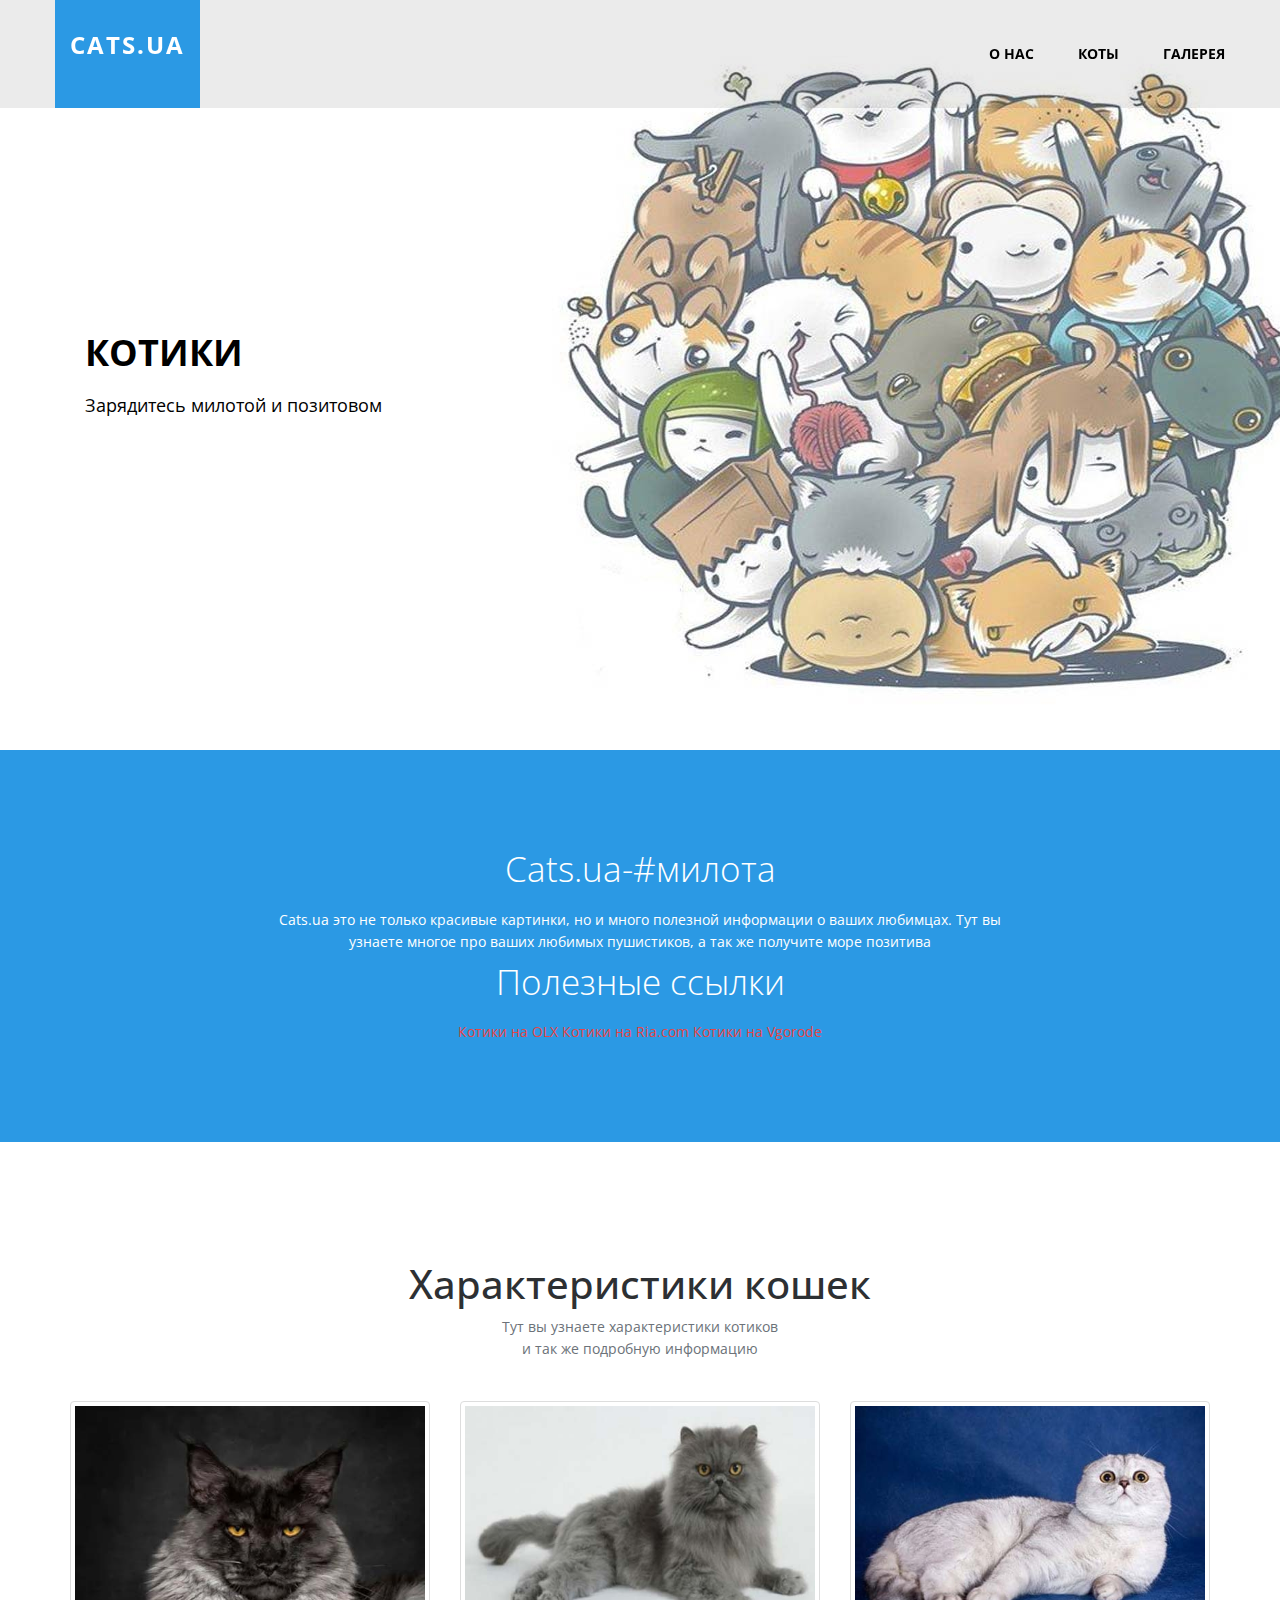
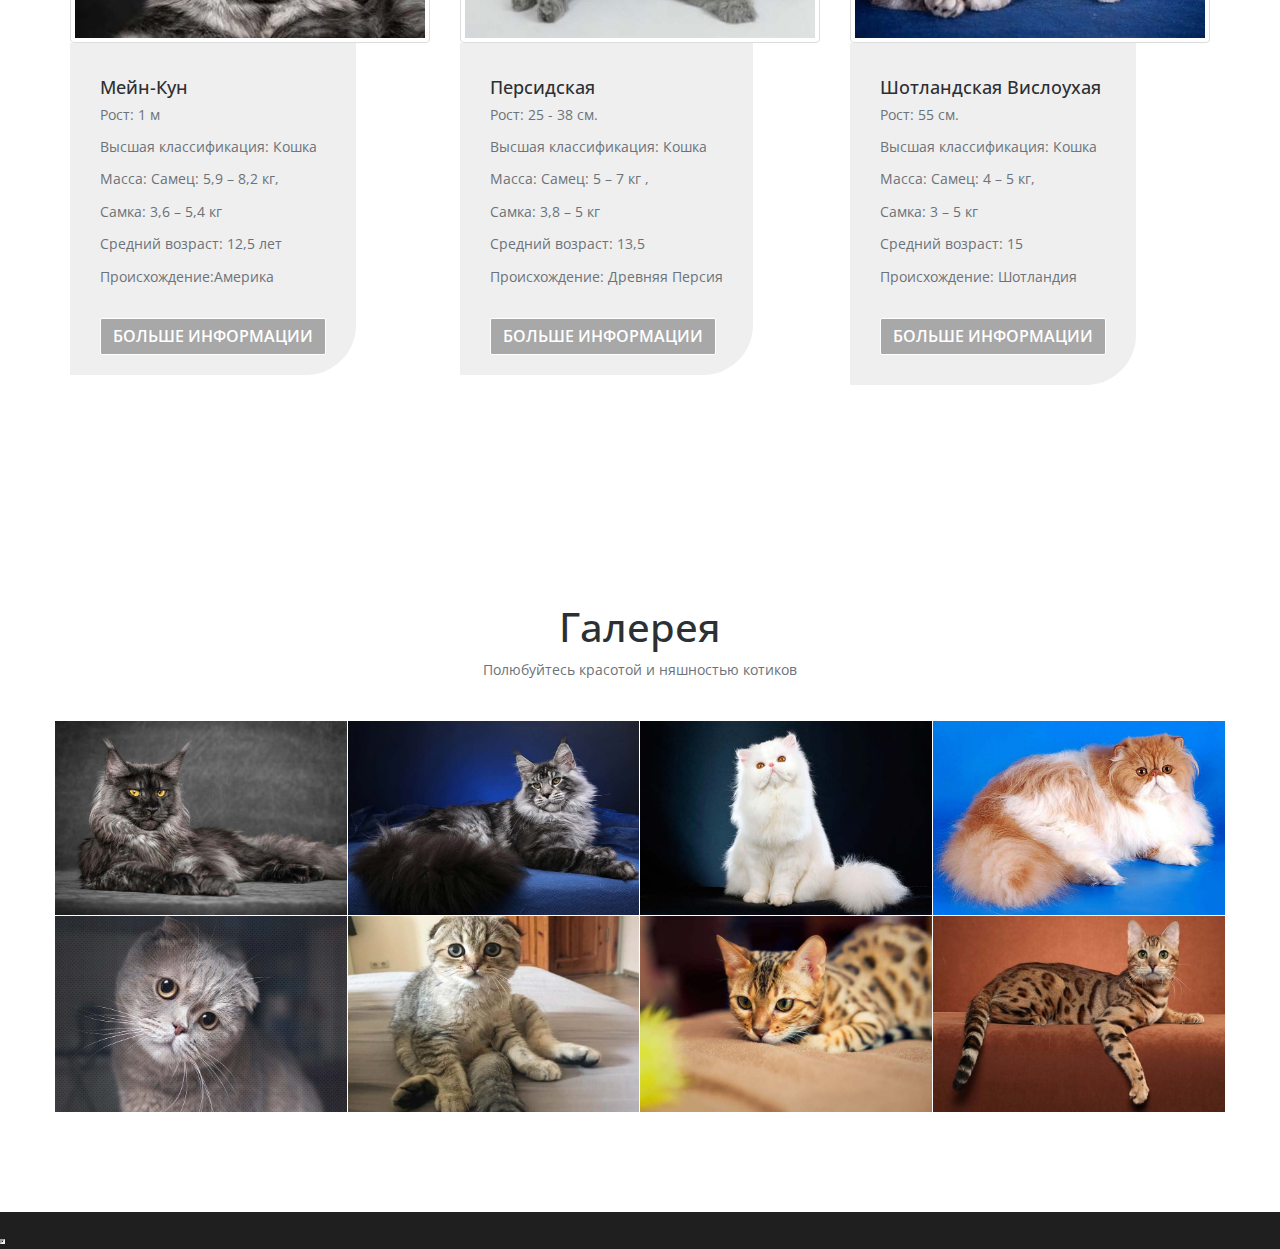
==== index.html @ 02a46d62 "1" ====
<!doctype html>
<html class="no-js" lang="ru">
<!--<![endif]-->
<head>
<!-- Global site tag (gtag.js) - Google Analytics -->
<script async src="https://www.googletagmanager.com/gtag/js?id=G-V251V2BBPR"></script>
<script>
  window.dataLayer = window.dataLayer || [];
  function gtag(){dataLayer.push(arguments);}
  gtag('js', new Date());

  gtag('config', 'G-V251V2BBPR');
</script>
<meta charset="utf-8">
<meta name="robots" content="index,follow">
<!-- Yandex index -->
<meta name="yandex-verification" content="bdb49550db8794db" />
<meta name="description" content="Картинки милых котиков их характеристика и многое другое в нашем блоге">
<meta name="keywords" content="котики,картинки,милые,характеристика,пушистики,блог">
<meta name="viewport" content="width=device-width, initial-scale=1">
<title>Котики пушистики и просто милота</title>
<link rel="stylesheet" href="css/bootstrap.min.css">
<link rel="stylesheet" href="css/flexslider.css">
<link rel="stylesheet" href="css/jquery.fancybox.css">
<link rel="stylesheet" href="css/main.css">
<link rel="stylesheet" href="css/responsive.css">
<link rel="stylesheet" href="css/font-icon.css">
<link rel="stylesheet" href="css/animate.min.css">
<link rel="stylesheet" href="https://maxcdn.bootstrapcdn.com/font-awesome/4.4.0/css/font-awesome.min.css">
</head>
<body>
<!-- header section -->
<section class="banner" role="banner">
  <header id="header">
    <div class="header-content clearfix" > <span class="logo"><a>Cats.ua</a></span>
      <nav class="navigation">
        <ul class="primary-nav">
          <li><a href="about.html">О нас</a></li>
          <li><a href="#cats">Коты</a></li>
          <li><a href="#gallery">Галерея</a></li>
        </ul>
      </nav>
      <a href="header" class="nav-toggle">Menu<span></span></a> 
    </div>
  </header>
  <!-- banner text -->
  <div class="container">
    <div class="col-md-6 col-sm-12">
      <div class="banner-text text-center">
        <h1>Котики</h1>
        <p>Зарядитесь милотой и позитовом<br/> </p></div>
      <!-- banner text --> 
    </div>
  </div>
</section>
<!-- header section --> 
<!-- intro section -->
<section id="intro" class="section intro">
  <div class="container">
    <div class="col-md-8 col-md-offset-2 text-center">
      <h3>Cats.ua-#милота</h3>
      <p>Cats.ua это не только красивые картинки, но и много полезной информации о ваших любимцах. 
        Тут вы узнаете многое про ваших любимых пушистиков, а так же получите море позитива</p> 
      <h3 class="text-top" >Полезные ссылки</h3>
            <a target="_blank" href="https://www.olx.ua/zhivotnye/koshki/kha/" title="Котики на OLX">Котики на OLX</a>
            <a target="_blank" href="https://kharkov.ria.com/uk/c/koshki-koty-kotyata/city-kharkov/" title="Котики на Ria.com">Котики на Ria.com</a>
            <a target="_blank" href="https://kh.vgorode.ua/news/sobytyia/375485-kharkovskye-koty-kotorym-nuzhen-dom" title="Котики на Vgorode">Котики на Vgorode</a>
        <!-- <a href="#package" class="btn btn-large">Appointment</a>  -->
    </div>
  </div>
</section>
<!-- intro section --> 
<!-- services section -->
<section id="cats" class="cats cats-section">
  <div class="container">
  <div class="section-header">
    <h2 class="wow fadeInDown animated">Характеристики кошек</h2>
    <p class="wow fadeInDown animated">Тут вы узнаете характеристики котиков<br>и так же подробную информацию</p>
  </div>
    <div class="row">
      <div class="col-md-4 col-sm-6 cats text-center"> <span  ><img alt="" src="images/cats/maynkun.jpg " class="img-thumbnail"></span>
        <div class="cats-content">
          <h5>Мейн-кун</h5>
          <p>Рост: 1 м</p> 
          <p>Высшая классификация: Кошка</p> 
          <p>Масса: Самец: 5,9 – 8,2 кг,</p>
          <p>Самка: 3,6 – 5,4 кг</p> 
          <p>Средний возраст: 12,5 лет</p>
          <p>Происхождение:Америка</p>
          <a href="#popup" class="btn btn-secondary">Больше информации</a>
          <div></div>
        </div>
      </div>
      <div class="col-md-4 col-sm-6 cats text-center"> <span  ><img alt="" src="images/cats/348.jpg" class="img-thumbnail"></span>
        <div class="cats-content">
          <h5>Персидская</h5>
          <p>Рост: 25 - 38 см.</p>
          <p>Высшая классификация: Кошка</p>
          <p>Масса: Самец: 5 – 7 кг ,</p>
          <p>Самка: 3,8 – 5 кг </p> 
          <p>Средний возраст: 13,5</p>
          <p>Происхождение: Древняя Персия</p>
          <a href="#popup1" class="btn btn-secondary">Больше информации</a>
        </div>
      </div>
      <div class="col-md-4 col-sm-6 cats text-center"> <span  ><img alt="" src="images/cats/шотландец.jpg" class="img-thumbnail"></span>
        <div class="cats-content">
          <h5>Шотландская вислоухая</h5>
          <p>Рост: 55 см.</p>
          <p>Высшая классификация: Кошка</p>
          <p>Масса: Самец: 4 – 5 кг,</p>
          <p>Самка: 3 – 5 кг</p> 
          <p>Средний возраст: 15 </p>
          <p>Происхождение: Шотландия</p>
          <a href="#popup2" class="btn btn-secondary">Больше информации</a>
          <p></p>
        </div>
      </div>
      <!-- <div class="col-md-4 col-sm-6 cats text-center"> <span  ><img src="images/cats/Bengal.jpg" class="img-thumbnail"></span>
        <div class="cats-content">
          <h5>Бенгальская</h5>        
          <p>Рост: 33-37 см.</p>
          <p>Высшая классификация: Кошка</p>
          <p>Масса: Самец: 6 – 7 кг,</p>
          <p>Самка: 4 – 5 кг</p> 
          <p>Средний возраст: 14-16 </p>  
          <p>Происхождение:Америка</p>
          <a href="#popup3" type="button" class="btn btn-secondary">Больше информации</a>
        </div>
      </div> -->
      <!-- popup -->
      <div id="popup" class="popup">
        <a href="#header" class="popup_area"></a>
        <div class="popup_body">
          <div class="popup_content">
            <a href="#header" class="popup_close">X</a>
            <div class="popup_title">Дополнительная информация</div>
              <div class="popup_text">
                Все котики мейн-кун имеют прикольные кисточки на ушках. Котята при рождении большие, больше всех остальных ушастиков. 
                Шерсть у кошки длинная, а главное мягкая как шелк, так и хочется потискать.
                Могут быть любого цвета, а также может быть грива как у льва на шее и со стороны кажется что перед вами царь комнаты.
                Здоровые и главное выносливые, из-за шерсти могут находиться на холоде что позволит погулять по снегу, 
                но мне кажется это плохая идея.
              </div>
          </div>
        </div>
      </div>
      <div id="popup1" class="popup">
        <a href="#header" class="popup_area"></a>
        <div class="popup_body">
          <div class="popup_content">
            <a href="#header" class="popup_close">X</a>
            <div class="popup_title">Дополнительная информация</div>
              <div class="popup_text">
                Очень капризные и непреклонные.Но при этом бесконфликтный и не подверженный к нападению, 
                спокойные редко подают голос,а если хотят внимания то пристально смотрят на вас.
                Имеется около 100 видов этих кошек по окраске.Встречаются черные, белые, серые,
                голубые.специфические черты породы маленький, широкий и вздёрнутый нос.
                Одна из самых сложных по уходу.Эти кошки сопят из-за носика, но разве это не мило.
              </div>
          </div>
        </div>
      </div>
      <div id="popup2" class="popup">
        <a href="#header" class="popup_area"></a>
        <div class="popup_body">
          <div class="popup_content">
            <a href="#header" class="popup_close">X</a>
            <div class="popup_title">Дополнительная информация</div>
              <div class="popup_text">
                Котик средней величины, не худощав по кличке "Вася". Шерсть короткая, пышная, приятная.
                Окрас может быть самым всевозможным.
                Подвержен скрутке, также подвержен кардиомиопатии. Голос кошки непростой,на первый взгляд, немного скрипуч.
                 Умеет стоять на задних лапах прям как сурикаты. Спят на спине.
              </div>
          </div>
        </div>
      </div>
      <div id="popup3" class="popup">
        <a href="#header" class="popup_area"></a>
        <div class="popup_body">
          <div class="popup_content">
            <a href="#" class="popup_close">X</a>
            <div class="popup_title">Дополнительная информация</div>
              <div class="popup_text">

              </div>
          </div>
        </div>
      </div>      
    </div>
  </div>
</section>
<!-- gallery section -->
<section id="gallery" class="gallery section">
  <div class="container">
    <div class="section-header">
                <h2 class="wow fadeInDown animated">Галерея</h2>
                <p class="wow fadeInDown animated">Полюбуйтесь красотой и няшностью котиков</p>
            </div>
    <div class="row no-gutter">
      <div class="col-lg-3 col-md-6 col-sm-6 work"> <a href="images/portfolio/01.jpg" class="work-box"> <img src="images/portfolio/01.jpg" alt="">
        <div class="overlay">
          <div class="overlay-caption">
             <p><span class="icon icon-magnifying-glass"></span></p>
          </div>
        </div>
        <!-- overlay --> 
        </a> </div>
      <div class="col-lg-3 col-md-6 col-sm-6 work"> <a href="images/portfolio/02.jpg" class="work-box"> <img src="images/portfolio/02.jpg" alt="">
        <div class="overlay">
          <div class="overlay-caption">
            <p><span class="icon icon-magnifying-glass"></span></p>
          </div>
        </div>
        <!-- overlay --> 
        </a> </div>
      <div class="col-lg-3 col-md-6 col-sm-6 work"> <a href="images/portfolio/03.jpg" class="work-box"> <img src="images/portfolio/03.jpg" alt="">
        <div class="overlay">
          <div class="overlay-caption">
            <p><span class="icon icon-magnifying-glass"></span></p>
          </div>
        </div>
        <!-- overlay --> 
        </a> </div>
      <div class="col-lg-3 col-md-6 col-sm-6 work"> <a href="images/portfolio/04.jpg" class="work-box"> <img src="images/portfolio/04.jpg" alt="">
        <div class="overlay">
          <div class="overlay-caption"> 
            <p><span class="icon icon-magnifying-glass"></span></p>
          </div>
        </div>
        <!-- overlay --> 
        </a> </div>
      <div class="col-lg-3 col-md-6 col-sm-6 work"> <a href="images/portfolio/05.jpg" class="work-box"> <img src="images/portfolio/05.jpg" alt="">
        <div class="overlay">
          <div class="overlay-caption">
            <p><span class="icon icon-magnifying-glass"></span></p>
          </div>
        </div>
        <!-- overlay --> 
        </a> </div>
      <div class="col-lg-3 col-md-6 col-sm-6 work"> <a href="images/portfolio/06.jpg" class="work-box"> <img src="images/portfolio/06.jpg" alt="">
        <div class="overlay">
          <div class="overlay-caption">
            <p><span class="icon icon-magnifying-glass"></span></p>
          </div>
        </div>
        <!-- overlay --> 
        </a> </div>
      <div class="col-lg-3 col-md-6 col-sm-6 work"> <a href="images/portfolio/07.jpg" class="work-box"> <img src="images/portfolio/07.jpg" alt="">
        <div class="overlay">
          <div class="overlay-caption">
            <p><span class="icon icon-magnifying-glass"></span></p>
          </div>
        </div>
        <!-- overlay --> 
        </a> </div>
      <div class="col-lg-3 col-md-6 col-sm-6 work"> <a href="images/portfolio/08.jpg" class="work-box"> <img src="images/portfolio/08.jpg" alt="">
        <div class="overlay">
          <div class="overlay-caption">
             <p><span class="icon icon-magnifying-glass"></span></p>
          </div>
        </div>
        <!-- overlay --> 
        </a> </div>
    </div>
  </div>
</section>
<!-- Footer section -->
<footer class="footer">
<div class="container-fluid">
<div id="map-row" class="row">
    <div class="">    
      <iframe width="5" height="5" ></iframe>      
    	</div>
    </div>
	 </div>
</footer>
<!-- Footer section --> 
<!-- JS FILES --> 
<script src="https://ajax.googleapis.com/ajax/libs/jquery/1.11.3/jquery.min.js"></script> 
<script src="js/bootstrap.min.js"></script> 
<script src="js/jquery.flexslider-min.js"></script> 
<script src="js/jquery.fancybox.pack.js"></script> 
<script src="js/retina.min.js"></script> 
<script src="js/modernizr.js"></script> 
<script src="js/main.js"></script> 
<script src="js/jquery.contact.js"></script> 
</body>
</html>
---- css/main.css ----
/* ------------------------------------------------------------------------------
 	Author: WebThemez
/* ------------------------------------------------------------------------------
	Typography
-------------------------------------------------------------------------------*/

@import url(http://fonts.googleapis.com/css?family=Open%20Sans:300,400,500,600,700); 
p {
	font-size: 14px;
	line-height: 22.4px;
	color: #6c7279;
}
h1 {
	font-size: 65px;
	color: #2d3033;
}
h2 {
	font-size: 40px;
	color: #2d3033;
}
h3 {
	font-size: 28px;
	color: #2d3033;
	font-weight: 300;
}
h4 {
	font-size: 22px;
	color: #2d3033;
	font-weight: 400;
}
h5 {
	font-size: 14px;
	color: #2d3033;
	text-transform: uppercase;
	font-weight: 700;
}
.btn {
	background-color: #0000004b;
	color: #ffffff;
	font-size: 16px;
	font-weight: 600;
	border: 0;
	-moz-border-radius: 2px;
	-webkit-border-radius: 2px;
	border-radius: 2px;
	display: inline-block;
	text-transform: uppercase;
	border: 1px solid #ffffff;
	margin-top: 20px;
}
.btn:hover, .btn:focus {
	background-color: #00000017;
	color: #fff;
}
.btn-large {
	padding: 15px 40px;
}
#map-overlay {
    height:400px;
    margin-top:-405px;
    background-color: #1f1f1f;
    padding:40px;
    color: #fff;
}
/* ------------------------------------------------------------------------------
	Global Styles
-------------------------------------------------------------------------------*/
a {
	color: #e84545;
}
a:hover, a:focus {
	text-decoration: none;
	-moz-transition: background-color, color, 0.3s;
	-o-transition: background-color, color, 0.3s;
	-webkit-transition: background-color, color, 0.3s;
	transition: background-color, color, 0.3s;
}
body {
	font-family: "Open Sans", Arial, sans-serif;
	font-weight: 400;
	color: #6c7279;
}
ul, ol {
	margin: 0;
	padding: 0;
}
ul li {
	list-style: none;
}
.section {
	padding: 100px 0;
}
.no-padding {
	padding: 0;
}
.no-gutter [class*=col-] {
	padding-right: 0;
	padding-left: 0;
}
.space {
	margin-top: 60px;
}
/* ------------------------------------------------------------------------------
	Header
-------------------------------------------------------------------------------*/
#header {
	position: fixed;
	width: 100%;
	z-index: 999;
	background: rgba(0, 0, 0, 0.08);
}
#header .header-content {
	margin: 0 auto;
	max-width: 1170px;
	padding: 44px 0;
	width: 100%;
	-moz-transition: padding 0.3s;
	-o-transition: padding 0.3s;
	-webkit-transition: padding 0.3s;
	transition: padding 0.3s;
	position: relative;
}
#header .logo {
	float: left;
	font-size:24px;
	font-weight:700;
	color: #000;
	text-decoration:none;
	text-transform:uppercase;
	letter-spacing: 2px;
	background: #2b99e4;
	position: absolute;
	top: 0px;
	bottom: 0px;
	text-align: center;
	padding: 0 15px;
	vertical-align: bottom;
}
#header .logo a{
	
	padding-top: 24%;
	display: inherit;
	color: #fff;
}
#header.fixed .header-content .logo a{
	
	padding-top: 14%;
	color: #fff;
	text-align: center;
}
#header .logo a:hover{
	
}
#header.fixed {
	background-color: #efefef;
}
#header.fixed a {
	color: #000;
}
#header.fixed .header-content {
	border-bottom: 0;
	padding: 28px 0;
}
#header.fixed .nav-toggle {
	top: 18px;
	color: #000;
}
.navigation.open {
	opacity: 0.9;
	visibility: visible;
	-moz-transition: opacity 0.5s;
	-o-transition: opacity 0.5s;
	-webkit-transition: opacity 0.5s;
	transition: opacity 0.5s;
}
.navigation {
	float: right;
}
.navigation li {
	display: inline-block;
}
.navigation a {
	color: #000;
	font-size: 14px;
	font-weight: 700;
	margin-left: 40px;
	text-transform: uppercase;
}
.navigation a:hover, .navigation a.active {
	color: #2b99e4;
}
.nav-toggle {
	display: none;
	height: 44px;
	overflow: hidden;
	position: fixed;
	right: 5%;
	text-indent: 100%;
	top: 32px;
	white-space: nowrap;
	width: 44px;
	z-index: 99999;
	-moz-transition: all 0.3s;
	-o-transition: all 0.3s;
	-webkit-transition: all 0.3s;
	transition: all 0.3s;
	background: transparent;
}
.nav-toggle:before, .nav-toggle:after {
	border-radius: 50%;
	content: "";
	height: 100%;
	left: 0;
	position: absolute;
	top: 0;
	width: 100%;
	-moz-transform: translateZ(0);
	-ms-transform: translateZ(0);
	-webkit-transform: translateZ(0);
	transform: translateZ(0);
	-moz-backface-visibility: hidden;
	-webkit-backface-visibility: hidden;
	backface-visibility: hidden;
	-moz-transition-property: -moz-transform;
	-o-transition-property: -o-transform;
	-webkit-transition-property: -webkit-transform;
	transition-property: transform;
}
.nav-toggle:before {
	-moz-transform: scale(1);
	-ms-transform: scale(1);
	-webkit-transform: scale(1);
	transform: scale(1);
	-moz-transition-duration: 0.3s;
	-o-transition-duration: 0.3s;
	-webkit-transition-duration: 0.3s;
	transition-duration: 0.3s;
	color: #f05da3;
}
.nav-toggle:after {
	background-color: transparent;
	-moz-transform: scale(0);
	-ms-transform: scale(0);
	-webkit-transform: scale(0);
	transform: scale(0);
	-moz-transition-duration: 0s;
	-o-transition-duration: 0s;
	-webkit-transition-duration: 0s;
	transition-duration: 0s;
	color: #f05da3;
}
.nav-toggle span {
	bottom: auto;
	display: inline-block;
	height: 3px;
	left: 50%;
	position: absolute;
	right: auto;
	top: 50%;
	width: 18px;
	z-index: 10;
	-moz-transform: translateX(-50%) translateY(-50%);
	-ms-transform: translateX(-50%) translateY(-50%);
	-webkit-transform: translateX(-50%) translateY(-50%);
	transform: translateX(-50%) translateY(-50%);
}
.nav-toggle span:before, .nav-toggle span:after {
	background-color: #000;
	content: "";
	height: 100%;
	position: absolute;
	right: 0;
	top: 0;
	width: 100%;
	-moz-transform: translateZ(0);
	-ms-transform: translateZ(0);
	-webkit-transform: translateZ(0);
	transform: translateZ(0);
	-moz-backface-visibility: hidden;
	-webkit-backface-visibility: hidden;
	backface-visibility: hidden;
	-moz-transition: -moz-transform 0.3s;
	-o-transition: -o-transform 0.3s;
	-webkit-transition: -webkit-transform 0.3s;
	transition: transform 0.3s;
}
.nav-toggle span:before {
	-moz-transform: translateY(-6px) rotate(0deg);
	-ms-transform: translateY(-6px) rotate(0deg);
	-webkit-transform: translateY(-6px) rotate(0deg);
	transform: translateY(-6px) rotate(0deg);
}
.nav-toggle span:after {
	-moz-transform: translateY(6px) rotate(0deg);
	-ms-transform: translateY(6px) rotate(0deg);
	-webkit-transform: translateY(6px) rotate(0deg);
	transform: translateY(6px) rotate(0deg);
}
.nav-toggle.close-nav:before {
	-moz-transform: scale(0);
	-ms-transform: scale(0);
	-webkit-transform: scale(0);
	transform: scale(0);
}
.nav-toggle.close-nav:after {
	-moz-transform: scale(1);
	-ms-transform: scale(1);
	-webkit-transform: scale(1);
	transform: scale(1);
}
.nav-toggle.close-nav span {
	background-color: rgba(255, 255, 255, 0);
}
.nav-toggle.close-nav span:before, .nav-toggle.close-nav span:after {
	background-color: #fff;
}
.nav-toggle.close-nav span:before {
	-moz-transform: translateY(0) rotate(45deg);
	-ms-transform: translateY(0) rotate(45deg);
	-webkit-transform: translateY(0) rotate(45deg);
	transform: translateY(0) rotate(45deg);
}
.nav-toggle.close-nav span:after {
	-moz-transform: translateY(0) rotate(-45deg);
	-ms-transform: translateY(0) rotate(-45deg);
	-webkit-transform: translateY(0) rotate(-45deg);
	transform: translateY(0) rotate(-45deg);
}
/* ------------------------------------------------------------------------------
	Banner
-------------------------------------------------------------------------------*/

.banner {
	background-image: url(../images/banner.jpg);
	background-position: center top;
	background-repeat: no-repeat;
	-moz-background-size: cover;
	-o-background-size: cover;
	-webkit-background-size: cover;
	background-size: cover;
	min-height: 750px;
}
.banner-text {
	padding-top: 58%;
	/* display: none; */
	text-align: left;
}
.banner-text h1 {
	color: #000000;
	font-family: "Open Sans", Arial, sans-serif;
	font-size: 36px;
	font-weight: 700;
	text-transform: uppercase;
}
.banner-text p {
	color: #000;
	font-size: 18px;
	font-weight: 400;
	line-height: 32px;
	margin-top: 16px;
	margin-bottom: 80px;
}
/* ==========================================================================
	$intro
========================================================================== */
.intro {
	background-color: #2b99e4;
	/* color: #000; */
}
.intro h3 {
	color: #fff;
	margin-top: 0;
	margin-bottom: 20px;
	font-size: 35px;
}
.intro p { 
	color: #fff;
	font-weight: 400;
}
/* -----------------------------------------------------------------------------
Common Styles
------------------------------------------------------------------------------- */
.section-header{	
text-align: center;	
padding-bottom: 30px;
}
.section-header h2{
	
}
.section-header p{
	
}


/* ------------------------------------------------------------------------------
	 Serives
-------------------------------------------------------------------------------*/
.service-section {
	padding-top: 100px;
}
.services {
	margin-bottom: 50px;
}
.services-content {
	padding: 30px 30px 20px;
	margin-top: 30px;
	background: #efefef;
	text-align: left !important;
	display: table-cell;
	border-radius: 0 0 50px 0;
}
.services .icon {
	color: #ffffff;
	font-size: 28px;
	padding-top: 26px;
	float: left;
	background: #2b99e4;
	border-radius: 50%;
	height: 90px;
	width: 90px;
	font-weight: 600;
	margin-bottom: 46px;
	display: table-cell;
}
/* ------------------------------------------------------------------------------
	 Cats
-------------------------------------------------------------------------------*/
.cats-section {
	padding-top: 100px;
}
.cats {
	margin-bottom: 50px;
}
.cats-content {
	padding: 30px 30px 20px;
	margin-top: 30px;
	background: #efefef;
	text-align: left !important;
	display: table-cell;
	border-radius: 0 0 50px 0;
}
.cats .icon {
	color: #ffffff;
	font-size: 28px;
	padding-top: 26px;
	float: left;
	background: #2b99e4;
	border-radius: 50%;
	height: 90px;
	width: 90px;
	font-weight: 600;
	margin-bottom: 46px;
	display: table-cell;
}
/* ------------------------------------------------------------------------------
	 gallery
-------------------------------------------------------------------------------*/
.work {
	-moz-box-shadow: 0 0 0 1px #fff;
	-webkit-box-shadow: 0 0 0 1px #fff;
	box-shadow: 0 0 0 1px #fff;
	overflow: hidden;
	position: relative;
}
.work img {
	width: 100%;
	height: 100%;
}
.work .overlay {
	background: rgba(43, 153, 228, 0.88);
	height: 100%;
	left: 0;
	opacity: 0;
	position: absolute;
	top: 0;
	width: 100%;
	-moz-transition: opacity, 0.3s;
	-o-transition: opacity, 0.3s;
	-webkit-transition: opacity, 0.3s;
	transition: opacity, 0.3s;
}
.work .overlay-caption {
	position: absolute;
	text-align: center;
	top: 50%;
	width: 100%;
	-moz-transform: translateY(-50%);
	-ms-transform: translateY(-50%);
	-webkit-transform: translateY(-50%);
	transform: translateY(-50%);
}
.work h5, .work p, .work img {
	-moz-transition: all, 0.5s;
	-o-transition: all, 0.5s;
	-webkit-transition: all, 0.5s;
	transition: all, 0.5s;
}
.work h5, .work p {
	color: #fff;
	margin: 0;
	opacity: 0;
}
.work span {
	font-size: 45px;
}
.work h5 {
	margin-bottom: 5px;
	-moz-transform: translate3d(0, -200%, 0);
	-ms-transform: translate3d(0, -200%, 0);
	-webkit-transform: translate3d(0, -200%, 0);
	transform: translate3d(0, -200%, 0);
}
.work p {
	-moz-transform: translate3d(0, 200%, 0);
	-ms-transform: translate3d(0, 200%, 0);
	-webkit-transform: translate3d(0, 200%, 0);
	transform: translate3d(0, 200%, 0);
}
.work-box:hover img {
	-moz-transform: scale(1.2);
	-ms-transform: scale(1.2);
	-webkit-transform: scale(1.2);
	transform: scale(1.2);
}
.work-box:hover .overlay {
	opacity: 1;
}
.work-box:hover .overlay h5, .work-box:hover .overlay p {
	opacity: 1;
	-moz-transform: translate3d(0, 0, 0);
	-ms-transform: translate3d(0, 0, 0);
	-webkit-transform: translate3d(0, 0, 0);
	transform: translate3d(0, 0, 0);
}
/* ------------------------------------------------------------------------------
	 package
-------------------------------------------------------------------------------*/
.packageList {
	margin-bottom: 50px;  
}
h5 {
    font-size: 1.286em;
    font-weight: 500;
    margin: 0.3em 0;
    text-transform: capitalize;
    text-align: left;
}
ul.list-default {
    list-style-type: none;
    padding: 0;
}
ul.list-default li {
    padding: 0.5em 0 0.5em 2em;
    position: relative;
    border-top: 1px solid rgba(0, 0, 0, 0.1);
}
.package {
	position: relative;
	/* border-style: none none solid none !important; */
	padding: 15px;
	margin-bottom: 20px;
	background: #f9f9f9;
}
.package:hover {
	background-color: #efefef;
}
.package:hover h5 {
	color: #2b99e4;
}
.package:hover .price {
	background-color: #2b99e4;
}
.package ul.list-default li {
	border: none !important;
	padding: 4px 0;
} 
.package ul.list-default li:before {
	top: 0.3em !important;
}
.price {
    top: 0;
    right: 0;
    bottom: 0;
    left: auto;
    position: absolute;
    background-color: #2b99e4;
    font-size: 1.35em;
    font-weight: 500;
    color: #fff;
    padding: 0.5em;
    margin: -1px -1px -1px 0;
}
.package .price {
	top: 1em;
	right: 1em;
	bottom: auto;
	font-size: 1.5em;
	padding: 0.7em;
}
.package .price small {
	font-size: 0.7em;
	margin-right: 3px;
}
/* ------------------------------------------------------------------------------
	 Teams
-------------------------------------------------------------------------------*/
.person {
	max-width: 270px;
	text-align: center;
}
.person img {
	width: 224px;
	margin: auto;
}
.person-content {
	margin-top: 20px;
}
.person h4 {
	font-weight: 400;
}
.person h5 {
	color: #2b99e4;
	font-size: 13px;
	font-weight: 400;
	margin-bottom: 20px;
	text-align: center;
}
.social-icons, .footer .footer-share {
	margin-top: 20px;
}
.social-icons li, .footer .footer-share li {
	display: inline-block;
	float: none;
}
.social-icons a, .footer .footer-share a {
	border: 1px solid #2b99e4;
	color: #2b99e4;
	display: block;
	font-size: 14px;
	height: 32px;
	line-height: 32px;
	margin-right: 5px;
	text-align: center;
	width: 32px;
}
.social-icons a:hover {
	background-color: #00aeda;
	border-color: #01a9d4;
	color: #fff;
}
/* ------------------------------------------------------------------------------
	 Testimonials
-------------------------------------------------------------------------------*/
.testimonials {
	background-color: #2b99e4;
	position: relative;
	text-align: center;
}
.testimonials blockquote {
	border: 0;
	margin: 0;
	padding: 100px 15%;
}
.testimonials h1 {
	color: #fff;
	font: 23px "Merriweather";
	font-weight: 300;
}
.testimonials p {
	color: #fff;
	display: block;
	font-size: 13px;
	font-style: normal;
	letter-spacing: 2px;
	font-weight: 400;
	margin-top: 30px;
	text-transform: uppercase;
}
.flex-control-nav {
	margin-top: 2%;
	bottom: none!important;
	position: relative!important;
	right: 0;
	text-align: center;
	width: 100%!important;
	z-index: 100;
}
/* ------------------------------------------------------------------------------
	Contact form
-------------------------------------------------------------------------------*/
.conForm {
	text-align: center;
}
.conForm h5 {
	font-size: 30px;
}
.conForm p {
	text-align: center;
	margin: 7%;
}
.conForm input {
	color: #797979;
	padding: 15px 30px;
	border: none;
	margin-right: 3%;
	margin-bottom: 30px;
	outline: none;
	font-style: normal;
	border: #e0e0e0 1px solid;
	font-size: 15px;
}
.conForm input.noMarr {
	margin-right: 0px;
}
.conForm textarea {
	color: #797979;
	padding: 15px 30px;
	margin-bottom: 18px;
	outline: none;
	height: 150px;
	font-style: normal;
	resize: none;
	font-size: 15px;
	border: none;
	border: #e0e0e0 1px solid;
}
.conForm .submitBnt {
	background: #2b99e4;
	color: #fff;
	margin-top: 30px;
	padding:15px 30px 15px 30px;
	font-size: 13px;
	font-weight: 600;
	letter-spacing: 5px;
	border: 0;
	-moz-border-radius: 2px;
	-webkit-border-radius: 2px;
	border-radius: 2px;
	display: inline-block;
	text-transform: uppercase;
}
.conForm .submitBnt:hover {
	background: #1d85cc;
	color: #ffffff;
}
#success_page{
	color: #00bdbd;
	font-weight: 500;
}
.error_message{
	color: #ff675f;
	padding-bottom: 15px;
	font-weight: 500;
}
#success_page h3{
	font-size:17px;
	color:#5ed07b;
	font-weight: 700;
}

/* ------------------------------------------------------------------------------
	 Footer
-------------------------------------------------------------------------------*/
.footer {
	text-align: left;
	background: #1f1f1f;
	padding-top: 17px;
}
.footer-top {
	background-color: #181818;
	padding-top: 10px;
}
.footer-bottom {
	background-color: #313454;
	padding: 10px 0;
}
.footer .footer-col {
	margin-bottom: 80px;
}
.footer h5 {
	color: #fff;
}
.footer h5 {
	margin-bottom: 20px;
}
.footer p {
	color: rgba(255, 255, 255, 0.25);
}
.footer a {
	color: rgba(255, 255, 255, 0.50);
}
.footer a:hover {
	color: #e84545;
}
.footer .footer-share {
	margin-top: 0;
}
.footer .footer-share li {
	display: inline-block;
	float: none;
}
.footer .footer-share a {
	border: none;
	font-size: 21px;
	color: rgba(255, 255, 255, 0.25);
}
.footer .fa-heart {
	color: #e84545;
	font-size: 11px;
	margin: 0 2px;
}
@media only screen and (max-width: 1020px) {
    #header .logo a {
    padding-top: 10%;
    display: inherit;
    color: #fff;
}
#header.fixed .header-content .logo a {
    padding-top: 12%;
    color: #fff;
    text-align: center;
}
}
.popup{
	position: fixed;
	width: 100%;
	height: 100%;
	background-color: rgba(0, 0, 0, 0.479);
	top: 0;
	left: 0;
	opacity: 0;
	visibility: hidden;
}
.popup:target{
	opacity: 1;
	visibility: visible;	
}
.popup_area{
	position: absolute;
	width: 100%;
	height: 100%;
	top: 0;
	left: 0;

}
.popup_body{
	min-height: 100%;
	display: flex;
	align-items: center;
	justify-content: center;
	padding: 30px 10px;

}
.popup_content{
	background-color: #fff;
	color: #000;
	max-width: 800px;
	padding: 30px;
	position: relative;

}
.popup_close{
	position: absolute;
	right: 10px;
	top: 10px;
	font-style: 20px;
	color: #000;
	text-decoration: none;
	

}
.popup_title{
	font-size: 40px;
	margin:0px 0px 1em 0px;

}
---- css/responsive.css ----
@media screen and (max-width: 1024px) {
 #header .header-content {
 width: 90%;
 padding: 40px 0;
}
 #header.fixed a {
 color: #353535;
}
 .nav-toggle {
 display: block;
}
 .navigation {
 position: fixed;
 background-color: #313131;
 width: 100%;
 height: 100%;
 top: 0;
 left: 0;
 z-index: 99999;
 visibility: hidden;
 opacity: 0;
 -webkit-transition: opacity 0.5s, visibility 0s 0.5s;
 transition: opacity 0.5s, visibility 0s 0.5s;
}
 .navigation .primary-nav {
 position: relative;
 top: 45%;
 -moz-transform: translateY(-45%);
 -ms-transform: translateY(-45%);
 -webkit-transform: translateY(-45%);
 transform: translateY(-45%);
}
 .navigation li {
 display: block;
 margin-bottom: 1px;
}
 .navigation a {
 display: block;
 font-size: 18px;
 margin: 0;
 text-align: center;
 padding: 17px 0;
 color: #fff;
}
 .person {
 margin: 0 auto 50px;
}
 .person-content {
 text-align: center;
}
 .person .social-icons li {
 display: inline-block;
 float: none;
 margin-bottom: 5px;
}
 .testimonials blockquote {
 padding: 20px 5% 0;
}
 .testimonials p {
 font-size: 12px;
}
 .flex-control-nav {
 bottom: 20px;
}
}
@media screen and (max-width: 768px) { 
#header.fixed a {
    color: #fff;
}
#header.fixed a.logo{
	 color: #000;
}
 .banner-text {
 padding-top: 30%;
}
 .banner-text h1 {
 font-size: 42px;
}
 .banner-text p {
 font-size: 18px;
}
 .flexslider {
 padding-bottom: 80px;
}
 .flex-control-nav {
 width: 100%;
}
 .footer .footer-col {
 margin-bottom: 50px;
}
}
@media screen and (max-width: 640px) {
 .banner-text {
 padding-top: 57%;
}
 .testimonials p {
 font-size: 12px;
}
@media screen and (max-width: 480px) {
 .banner-text {
 padding-top: 45%;
}
 .banner-text h1 {
 font-size: 32px;
}
 .testimonials p {
 font-size: 12px;
}
@media screen and (max-width: 320px) {
 .banner-text {
 padding-top: 55%;
}
 .testimonials blockquote {
 padding: 20px 5% 0;
}
 .testimonials p {
 font-size: 12px;
}
}
---- css/font-icon.css ----
/* ==========================================================================
	Font Icon (http://www.elegantthemes.com/blog/freebie-of-the-week/free-line-style-icons)
========================================================================== */
@font-face {
  font-family: "elegant-theme-line";
  src: url('../fonts/elegant-theme-line.ttf?1439850014') format('truetype'), url('../fonts/elegant-theme-line.eot?1439850014') format('embedded-opentype'), url('../fonts/elegant-theme-line.svg?1439850014') format('svg'), url('../fonts/elegant-theme-line.woff?1439850014') format('woff'); }
.icon {
  font-family: 'elegant-theme-line';
  speak: none;
  font-style: normal;
  font-weight: normal;
  font-variant: normal;
  text-transform: none;
  line-height: 1;
  /* Better Font Rendering =========== */
  -webkit-font-smoothing: antialiased;
  -moz-osx-font-smoothing: grayscale; }

.icon-mobile:before {
  content: "\e000"; }

.icon-laptop:before {
  content: "\e001"; }

.icon-desktop:before {
  content: "\e002"; }

.icon-tablet:before {
  content: "\e003"; }

.icon-phone:before {
  content: "\e004"; }

.icon-document:before {
  content: "\e005"; }

.icon-documents:before {
  content: "\e006"; }

.icon-search:before {
  content: "\e007"; }

.icon-clipboard:before {
  content: "\e008"; }

.icon-newspaper:before {
  content: "\e009"; }

.icon-notebook:before {
  content: "\e00a"; }

.icon-book-open:before {
  content: "\e00b"; }

.icon-browser:before {
  content: "\e00c"; }

.icon-calendar:before {
  content: "\e00d"; }

.icon-presentation:before {
  content: "\e00e"; }

.icon-picture:before {
  content: "\e00f"; }

.icon-pictures:before {
  content: "\e010"; }

.icon-video:before {
  content: "\e011"; }

.icon-camera:before {
  content: "\e012"; }

.icon-printer:before {
  content: "\e013"; }

.icon-toolbox:before {
  content: "\e014"; }

.icon-briefcase:before {
  content: "\e015"; }

.icon-wallet:before {
  content: "\e016"; }

.icon-gift:before {
  content: "\e017"; }

.icon-bargraph:before {
  content: "\e018"; }

.icon-grid:before {
  content: "\e019"; }

.icon-expand:before {
  content: "\e01a"; }

.icon-focus:before {
  content: "\e01b"; }

.icon-edit:before {
  content: "\e01c"; }

.icon-adjustments:before {
  content: "\e01d"; }

.icon-ribbon:before {
  content: "\e01e"; }

.icon-hourglass:before {
  content: "\e01f"; }

.icon-lock:before {
  content: "\e020"; }

.icon-megaphone:before {
  content: "\e021"; }

.icon-shield:before {
  content: "\e022"; }

.icon-trophy:before {
  content: "\e023"; }

.icon-flag:before {
  content: "\e024"; }

.icon-map:before {
  content: "\e025"; }

.icon-puzzle:before {
  content: "\e026"; }

.icon-basket:before {
  content: "\e027"; }

.icon-envelope:before {
  content: "\e028"; }

.icon-streetsign:before {
  content: "\e029"; }

.icon-telescope:before {
  content: "\e02a"; }

.icon-gears:before {
  content: "\e02b"; }

.icon-key:before {
  content: "\e02c"; }

.icon-paperclip:before {
  content: "\e02d"; }

.icon-attachment:before {
  content: "\e02e"; }

.icon-pricetags:before {
  content: "\e02f"; }

.icon-lightbulb:before {
  content: "\e030"; }

.icon-layers:before {
  content: "\e031"; }

.icon-pencil:before {
  content: "\e032"; }

.icon-tools:before {
  content: "\e033"; }

.icon-tools-2:before {
  content: "\e034"; }

.icon-scissors:before {
  content: "\e035"; }

.icon-paintbrush:before {
  content: "\e036"; }

.icon-magnifying-glass:before {
  content: "\e037"; }

.icon-circle-compass:before {
  content: "\e038"; }

.icon-linegraph:before {
  content: "\e039"; }

.icon-mic:before {
  content: "\e03a"; }

.icon-strategy:before {
  content: "\e03b"; }

.icon-beaker:before {
  content: "\e03c"; }

.icon-caution:before {
  content: "\e03d"; }

.icon-recycle:before {
  content: "\e03e"; }

.icon-anchor:before {
  content: "\e03f"; }

.icon-profile-male:before {
  content: "\e040"; }


.icon-profile-female:before {
  content: "\e041"; }

.icon-bike:before {
  content: "\e042"; }

.icon-wine:before {
  content: "\e043"; }

.icon-hotairballoon:before {
  content: "\e044"; }

.icon-globe:before {
  content: "\e045"; }

.icon-genius:before {
  content: "\e046"; }

.icon-map-pin:before {
  content: "\e047"; }

.icon-dial:before {
  content: "\e048"; }

.icon-chat:before {
  content: "\e049"; }

.icon-heart:before {
  content: "\e04a"; }

.icon-cloud:before {
  content: "\e04b"; }

.icon-upload:before {
  content: "\e04c"; }

.icon-download:before {
  content: "\e04d"; }

.icon-target:before {
  content: "\e04e"; }

.icon-hazardous:before {
  content: "\e04f"; }

.icon-piechart:before {
  content: "\e050"; }

.icon-speedometer:before {
  content: "\e051"; }

.icon-global:before {
  content: "\e052"; }

.icon-compass:before {
  content: "\e053"; }

.icon-lifesaver:before {
  content: "\e054"; }

.icon-clock:before {
  content: "\e055"; }

.icon-aperture:before {
  content: "\e056"; }

.icon-quote:before {
  content: "\e057"; }

.icon-scope:before {
  content: "\e058"; }

.icon-alarmclock:before {
  content: "\e059"; }

.icon-refresh:before {
  content: "\e05a"; }

.icon-happy:before {
  content: "\e05b"; }

.icon-sad:before {
  content: "\e05c"; }

.icon-facebook:before {
  content: "\e05d"; }

.icon-twitter:before {
  content: "\e05e"; }

.icon-googleplus:before {
  content: "\e05f"; }

.icon-rss:before {
  content: "\e060"; }

.icon-tumblr:before {
  content: "\e061"; }

.icon-linkedin:before {
  content: "\e062"; }

.icon-dribbble:before {
  content: "\e063"; }
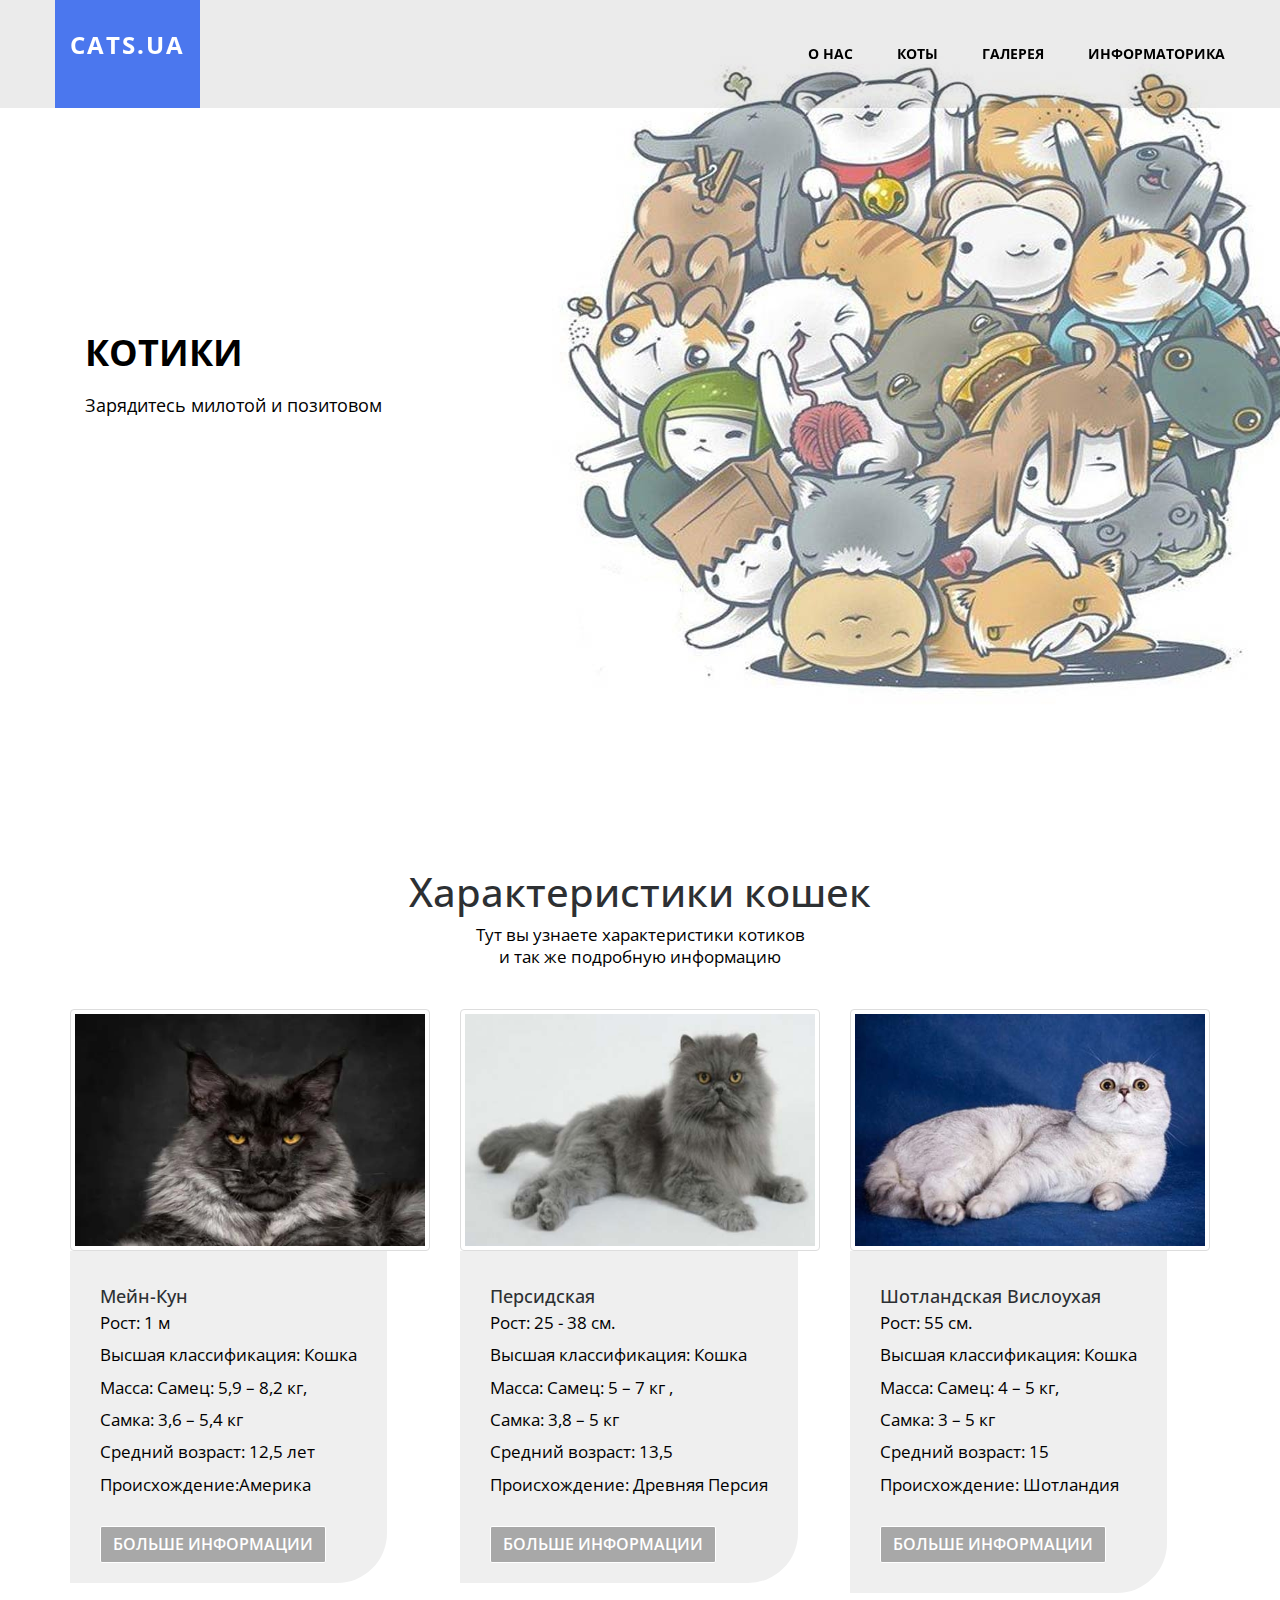
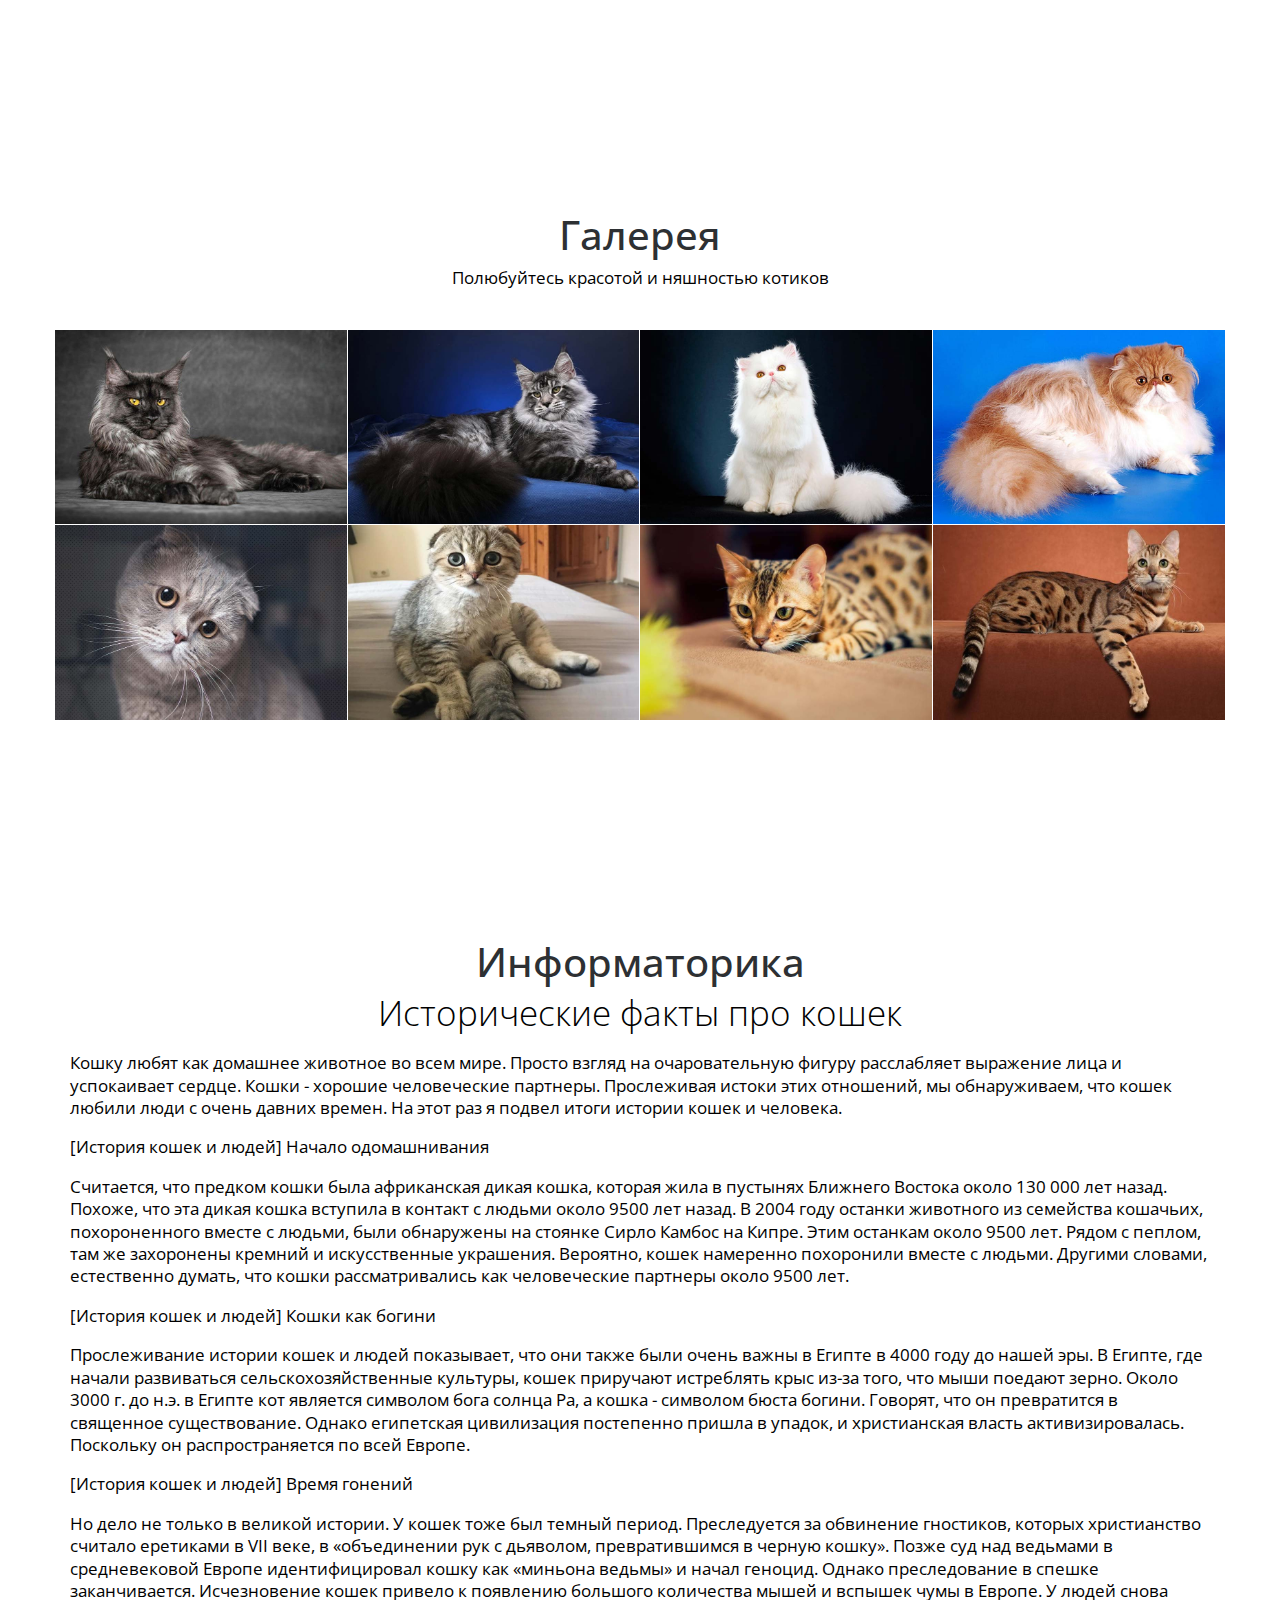
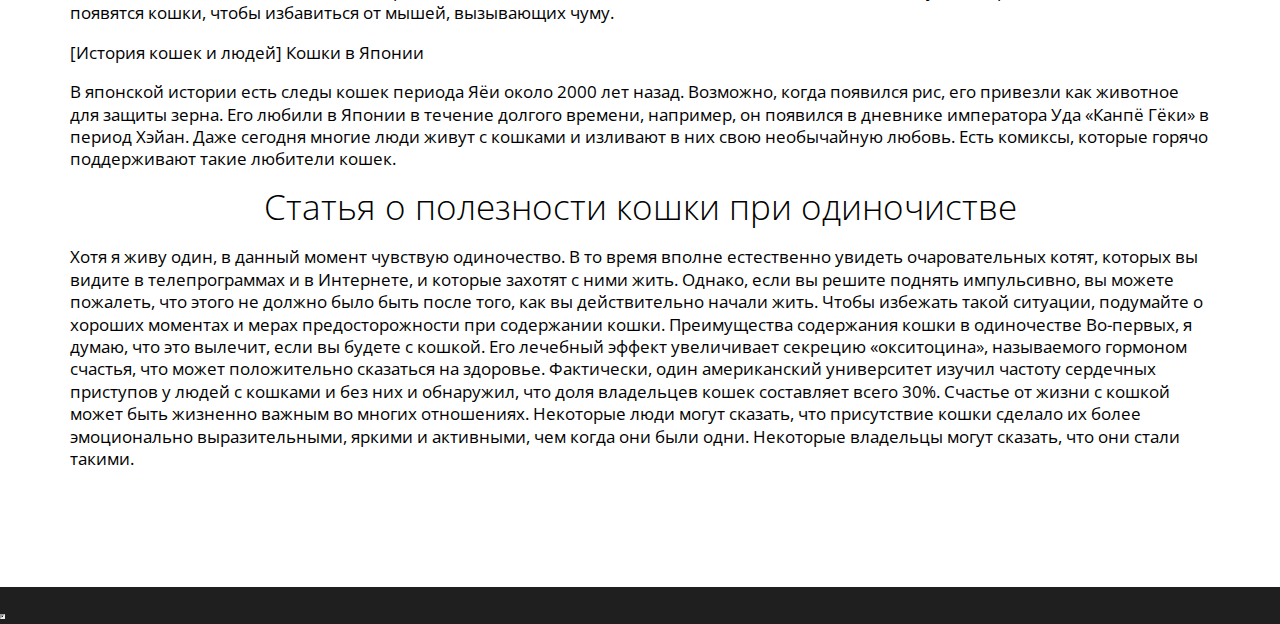
==== commit 76aecbbe: "2" ====
--- a/index.html
+++ b/index.html
@@ -11,6 +11,7 @@
 
   gtag('config', 'G-V251V2BBPR');
 </script>
+
 <meta charset="utf-8">
 <meta name="robots" content="index,follow">
 <!-- Yandex index -->
@@ -18,7 +19,7 @@
 <meta name="description" content="Картинки милых котиков их характеристика и многое другое в нашем блоге">
 <meta name="keywords" content="котики,картинки,милые,характеристика,пушистики,блог">
 <meta name="viewport" content="width=device-width, initial-scale=1">
-<title>Котики пушистики и просто милота</title>
+<title>Котейки и ничего лишнего</title>
 <link rel="stylesheet" href="css/bootstrap.min.css">
 <link rel="stylesheet" href="css/flexslider.css">
 <link rel="stylesheet" href="css/jquery.fancybox.css">
@@ -38,9 +39,10 @@
           <li><a href="about.html">О нас</a></li>
           <li><a href="#cats">Коты</a></li>
           <li><a href="#gallery">Галерея</a></li>
+          <li><a href="#intro">Информаторика</a></li>
         </ul>
       </nav>
-      <a href="header" class="nav-toggle">Menu<span></span></a> 
+      
     </div>
   </header>
   <!-- banner text -->
@@ -55,20 +57,7 @@
 </section>
 <!-- header section --> 
 <!-- intro section -->
-<section id="intro" class="section intro">
-  <div class="container">
-    <div class="col-md-8 col-md-offset-2 text-center">
-      <h3>Cats.ua-#милота</h3>
-      <p>Cats.ua это не только красивые картинки, но и много полезной информации о ваших любимцах. 
-        Тут вы узнаете многое про ваших любимых пушистиков, а так же получите море позитива</p> 
-      <h3 class="text-top" >Полезные ссылки</h3>
-            <a target="_blank" href="https://www.olx.ua/zhivotnye/koshki/kha/" title="Котики на OLX">Котики на OLX</a>
-            <a target="_blank" href="https://kharkov.ria.com/uk/c/koshki-koty-kotyata/city-kharkov/" title="Котики на Ria.com">Котики на Ria.com</a>
-            <a target="_blank" href="https://kh.vgorode.ua/news/sobytyia/375485-kharkovskye-koty-kotorym-nuzhen-dom" title="Котики на Vgorode">Котики на Vgorode</a>
-        <!-- <a href="#package" class="btn btn-large">Appointment</a>  -->
-    </div>
-  </div>
-</section>
+
 <!-- intro section --> 
 <!-- services section -->
 <section id="cats" class="cats cats-section">
@@ -266,6 +255,55 @@
     </div>
   </div>
 </section>
+<section id="intro" class="section intro">
+  <div class="container">
+    <!-- <div class="col-md-8 col-md-offset-2 text-center"> -->
+      <h2 class="wow fadeInDown animated text-center">Информаторика</h2>
+      <h3 class="wow fadeInDown animated text-center">Исторические факты про кошек</h3>
+<p class="text" id="text1">Кошку любят как домашнее животное во всем мире.
+Просто взгляд на очаровательную фигуру расслабляет выражение лица и успокаивает сердце.
+Кошки - хорошие человеческие партнеры.
+Прослеживая истоки этих отношений, мы обнаруживаем, что кошек любили люди с очень давних времен.
+На этот раз я подвел итоги истории кошек и человека.</p>
+<p>[История кошек и людей] Начало одомашнивания</p>
+<p>Считается, что предком кошки была африканская дикая кошка, которая жила в пустынях Ближнего Востока около 130 000 лет назад.
+Похоже, что эта дикая кошка вступила в контакт с людьми около 9500 лет назад.
+В 2004 году останки животного из семейства кошачьих, похороненного вместе с людьми, были обнаружены на стоянке Сирло Камбос на Кипре.
+Этим останкам около 9500 лет.
+Рядом с пеплом, там же захоронены кремний и искусственные украшения.
+Вероятно, кошек намеренно похоронили вместе с людьми.
+Другими словами, естественно думать, что кошки рассматривались как человеческие партнеры около 9500 лет.</p>
+<p>[История кошек и людей] Кошки как богини</p>
+<p>Прослеживание истории кошек и людей показывает, что они также были очень важны в Египте в 4000 году до нашей эры.
+В Египте, где начали развиваться сельскохозяйственные культуры, кошек приручают истреблять крыс из-за того, что мыши поедают зерно.
+Около 3000 г. до н.э. в Египте кот является символом бога солнца Ра, а кошка - символом бюста богини.
+Говорят, что он превратится в священное существование.
+Однако египетская цивилизация постепенно пришла в упадок, и христианская власть активизировалась.
+Поскольку он распространяется по всей Европе.</p>
+<p>[История кошек и людей] Время гонений</p>
+<p>Но дело не только в великой истории. У кошек тоже был темный период.
+Преследуется за обвинение гностиков, которых христианство считало еретиками в VII веке, в «объединении рук с дьяволом, превратившимся в черную кошку».
+Позже суд над ведьмами в средневековой Европе идентифицировал кошку как «миньона ведьмы» и начал геноцид.
+Однако преследование в спешке заканчивается.
+Исчезновение кошек привело к появлению большого количества мышей и вспышек чумы в Европе.
+У людей снова появятся кошки, чтобы избавиться от мышей, вызывающих чуму.</p>
+<p>[История кошек и людей] Кошки в Японии</p>
+<p>В японской истории есть следы кошек периода Яёи около 2000 лет назад.
+Возможно, когда появился рис, его привезли как животное для защиты зерна.
+Его любили в Японии в течение долгого времени, например, он появился в дневнике императора Уда «Канпё Гёки» в период Хэйан.
+Даже сегодня многие люди живут с кошками и изливают в них свою необычайную любовь.
+Есть комиксы, которые горячо поддерживают такие любители кошек.</p>
+<h3 class="wow fadeInDown animated text-center">Статья о полезности кошки при одиночистве</h3>
+<p>
+Хотя я живу один, в данный момент чувствую одиночество. В то время вполне естественно увидеть очаровательных котят, которых вы видите в телепрограммах и в Интернете, и которые захотят с ними жить. Однако, если вы решите поднять импульсивно, вы можете пожалеть, что этого не должно было быть после того, как вы действительно начали жить. Чтобы избежать такой ситуации, подумайте о хороших моментах и ​​мерах предосторожности при содержании кошки.
+Преимущества содержания кошки в одиночестве
+Во-первых, я думаю, что это вылечит, если вы будете с кошкой. Его лечебный эффект увеличивает секрецию «окситоцина», называемого гормоном счастья, что может положительно сказаться на здоровье. Фактически, один американский университет изучил частоту сердечных приступов у людей с кошками и без них и обнаружил, что доля владельцев кошек составляет всего 30%.
+Счастье от жизни с кошкой может быть жизненно важным во многих отношениях. Некоторые люди могут сказать, что присутствие кошки сделало их более эмоционально выразительными, яркими и активными, чем когда они были одни. Некоторые владельцы могут сказать, что они стали такими.
+</p>
+             
+    
+  </div>
+</section>
 <!-- Footer section -->
 <footer class="footer">
 <div class="container-fluid">
--- a/css/main.css
+++ b/css/main.css
@@ -6,9 +6,9 @@
 
 @import url(http://fonts.googleapis.com/css?family=Open%20Sans:300,400,500,600,700); 
 p {
-	font-size: 14px;
+	font-size: 17px;
 	line-height: 22.4px;
-	color: #6c7279;
+	color: #000000;
 }
 h1 {
 	font-size: 65px;
@@ -128,7 +128,7 @@
 	text-decoration:none;
 	text-transform:uppercase;
 	letter-spacing: 2px;
-	background: #2b99e4;
+	background: #4b77ee;
 	position: absolute;
 	top: 0px;
 	bottom: 0px;
@@ -364,18 +364,37 @@
 	$intro
 ========================================================================== */
 .intro {
-	background-color: #2b99e4;
+	background-color: #ffffff;
 	/* color: #000; */
 }
 .intro h3 {
-	color: #fff;
+	color: rgb(0, 0, 0);
 	margin-top: 0;
 	margin-bottom: 20px;
 	font-size: 35px;
 }
+#text {
+    left: 5%;
+    top: 15%;
+}
+.text1 {
+    position: relative;
+    font-family: Open;
+    font-style: normal;
+    font-weight: normal;
+    font-size: 30px;
+    line-height: 300%;
+    right: 5%;
+	color:#000;
+	
+}
+
 .intro p { 
-	color: #fff;
-	font-weight: 400;
+	display: block;
+    margin-block-start: 1em;
+    margin-block-end: 1em;
+    margin-inline-start: 0px;
+    margin-inline-end: 0px;
 }
 /* -----------------------------------------------------------------------------
 Common Styles
